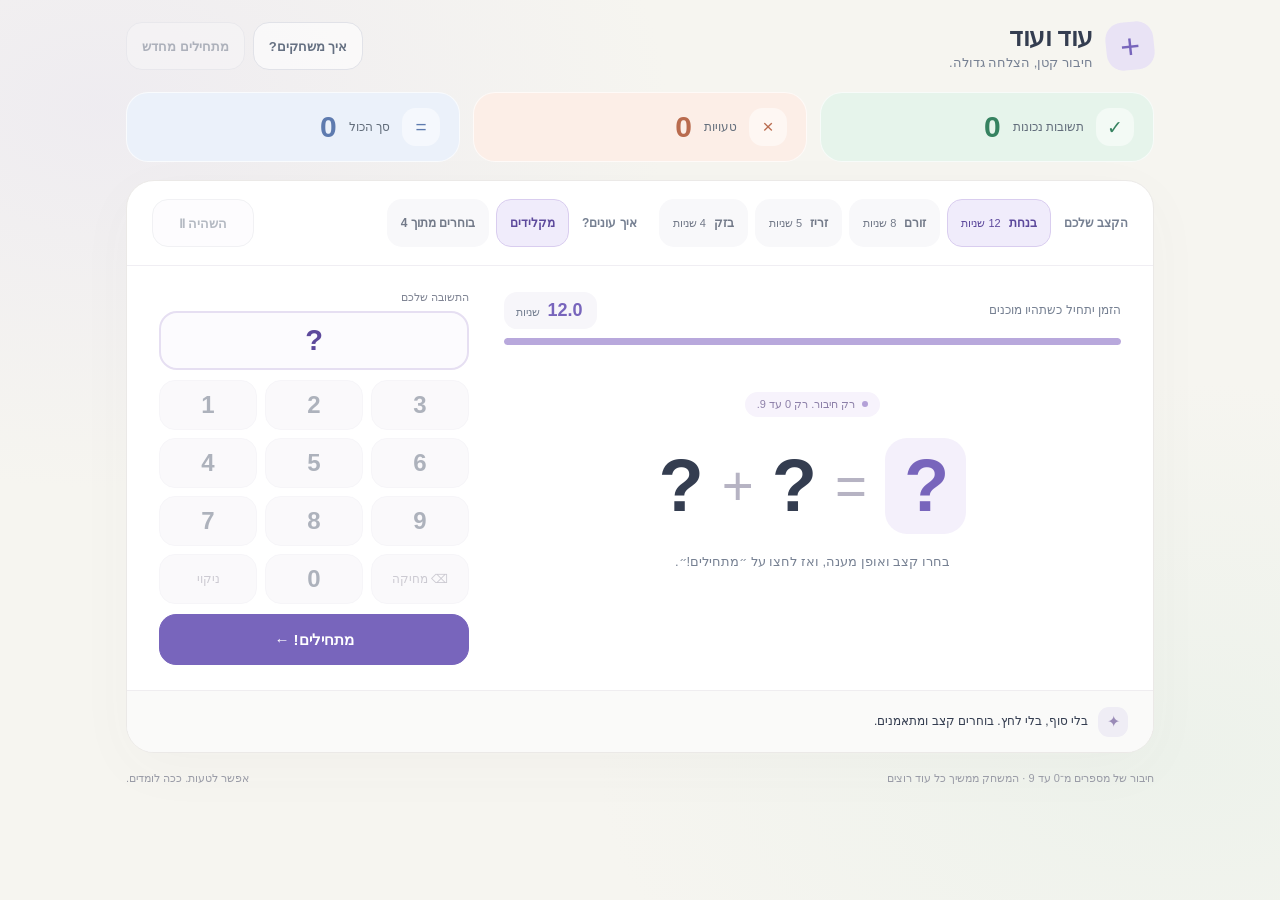
==== time-race.html @ 003f03bb "Add files via upload" ====
<!DOCTYPE html>
<html lang="he" dir="rtl">
<head>
  <meta charset="UTF-8">
  <meta name="viewport" content="width=device-width, initial-scale=1, viewport-fit=cover">
  <meta name="theme-color" content="#f6f5f0">
  <meta name="description" content="משחק חיבור נעים ופשוט לטאבלט. מחברים מספרים מ־0 עד 9, בוחרים זמן לתרגיל ומשתפרים בקצב שלכם.">
  <title>עוד ועוד — משחק חיבור</title>
  <style>
    :root {
      color-scheme: light;
      font-family: ui-rounded, "SF Pro Rounded", "Segoe UI", Arial, sans-serif;
      --paper: #f6f5f0;
      --ink: #343d50;
      --muted: #768092;
      --line: #e8e9ed;
      --violet: #7865bc;
      --violet-dark: #5d499c;
      --lilac: #f0ecfb;
      --mint: #e6f4eb;
      --green: #368260;
      --peach: #fceee7;
      --coral: #b96b4e;
      --blue: #ebf1fa;
      --radius: 28px;
    }
    * { box-sizing: border-box; }
    [hidden] { display: none !important; }
    body {
      margin: 0;
      min-width: 320px;
      min-height: 100vh;
      color: var(--ink);
      background:
        radial-gradient(ellipse at 8% 12%, #e7e3f180 0, transparent 34%),
        radial-gradient(ellipse at 92% 84%, #e4efe680 0, transparent 35%),
        var(--paper);
    }
    button, input { font: inherit; }
    button {
      min-width: 48px;
      min-height: 48px;
      cursor: pointer;
      touch-action: manipulation;
      -webkit-tap-highlight-color: transparent;
      transition: background .15s, border-color .15s, transform .15s;
    }
    button:active:not(:disabled) { transform: translateY(1px); }
    button:disabled { cursor: not-allowed; opacity: .48; }
    button:focus-visible, input:focus-visible { outline: 3px solid #aa98df; outline-offset: 4px; }
    .shell {
      width: min(1080px, 100%);
      margin: auto;
      padding: max(22px, env(safe-area-inset-top)) max(26px, env(safe-area-inset-right)) max(20px, env(safe-area-inset-bottom)) max(26px, env(safe-area-inset-left));
    }
    .header, .brand, .header-actions, .score, .toolbar, .difficulty-options, .mode-options,
    .timer-heading, .feedback, .dialog-heading, .dialog-actions { display: flex; align-items: center; }
    .header { justify-content: space-between; gap: 16px; margin-bottom: 22px; }
    .brand { gap: 13px; }
    .brand-icon {
      display: grid; place-items: center; width: 48px; height: 48px;
      color: var(--violet); background: #e9e3f5; border-radius: 17px;
      font-size: 34px; line-height: 1; font-weight: 500; transform: rotate(-6deg);
    }
    h1 { margin: 0; font-size: 25px; letter-spacing: -.5px; font-weight: 750; }
    .subtitle { margin: 3px 0 0; font-size: 13px; color: var(--muted); }
    .header-actions { gap: 8px; }
    .quiet {
      border: 1px solid #e1e2e8; background: #ffffff9c; border-radius: 16px;
      color: #657082; padding: 10px 15px; font-size: 13px; font-weight: 600;
    }
    .quiet:hover:not(:disabled) { background: #fff; border-color: #c6badd; }
    .scores { display: grid; grid-template-columns: repeat(3, minmax(0, 1fr)); gap: 13px; margin-bottom: 18px; }
    .score { gap: 12px; border-radius: 22px; padding: 15px 19px; border: 1px solid #ffffffb3; }
    .score.correct { background: var(--mint); }
    .score.wrong { background: var(--peach); }
    .score.total { background: var(--blue); }
    .score-icon { width: 38px; height: 38px; display: grid; place-items: center; border-radius: 14px; background: #ffffff7d; font-size: 19px; }
    .correct .score-icon, .correct .score-value { color: var(--green); }
    .wrong .score-icon, .wrong .score-value { color: var(--coral); }
    .total .score-icon, .total .score-value { color: #5e7baf; }
    .score-label { font-size: 12px; color: #626d7b; }
    .score-value { margin-inline-start: auto; font-size: 30px; font-weight: 750; line-height: 1; font-variant-numeric: tabular-nums; direction: ltr; unicode-bidi: isolate; }
    .game-card { background: #fff; border: 1px solid #ebe9e7; border-radius: var(--radius); box-shadow: 0 15px 60px #52556c08; overflow: hidden; }
    .toolbar { justify-content: space-between; gap: 15px; padding: 18px 25px; border-bottom: 1px solid #f0eef3; flex-wrap: wrap; }
    .game-settings { display: flex; gap: 22px; align-items: center; flex-wrap: wrap; }
    .difficulty, .mode-setting { display: flex; gap: 13px; align-items: center; flex-wrap: wrap; }
    .section-label { font-size: 12px; font-weight: 650; color: var(--muted); }
    .difficulty-options, .mode-options { gap: 7px; flex-wrap: wrap; }
    .level {
      display: flex; align-items: center; gap: 8px; padding: 8px 13px;
      background: #f8f8fa; border: 1px solid transparent; border-radius: 15px; color: #737a89;
    }
    .level strong { font-size: 12px; font-weight: 650; }
    .level span { font-size: 11px; white-space: nowrap; }
    .level[aria-pressed="true"] { color: var(--violet-dark); background: var(--lilac); border-color: #d9cdef; }
    .level:hover { border-color: #c6badd; }
    .mode-button {
      padding: 8px 13px; background: #f8f8fa; border: 1px solid transparent;
      border-radius: 15px; color: #737a89; font-size: 12px; font-weight: 650;
    }
    .mode-button[aria-pressed="true"] { color: var(--violet-dark); background: var(--lilac); border-color: #d9cdef; }
    .mode-button:hover { border-color: #c6badd; }
    #pauseButton { background: #faf9fc; padding-inline: 15px; min-width: 102px; }
    #pauseButton[aria-pressed="true"] { color: var(--violet-dark); border-color: #baa9d8; background: var(--lilac); }
    .play-area { display: grid; grid-template-columns: minmax(0, 1fr) 310px; gap: 35px; padding: 25px 32px; align-items: stretch; }
    .question-pane { min-width: 0; display: flex; flex-direction: column; }
    .timer-heading { justify-content: space-between; gap: 10px; min-height: 38px; font-size: 12px; color: var(--muted); }
    .time-pill { display: inline-flex; align-items: baseline; gap: 5px; padding: 8px 12px; background: #f7f6fa; border-radius: 13px; white-space: nowrap; }
    #timeLeft { font-size: 18px; font-weight: 700; color: var(--violet); font-variant-numeric: tabular-nums; direction: ltr; unicode-bidi: isolate; min-width: 40px; text-align: center; }
    .time-pill small { font-size: 11px; }
    .timer-track { margin-top: 9px; height: 7px; background: #f0eef5; border-radius: 10px; overflow: hidden; direction: ltr; }
    #timerFill { width: 100%; height: 100%; background: #b8a8dc; transform-origin: left; border-radius: inherit; }
    .urgent #timeLeft { color: var(--coral); }
    .urgent #timerFill { background: #dfac90; }
    .question-content { flex: 1; display: flex; flex-direction: column; justify-content: center; align-items: center; padding: 16px 0 8px; text-align: center; }
    .question-tag { color: #8d80a9; background: #f7f3fc; border-radius: 20px; padding: 6px 12px; font-size: 11px; display: inline-flex; align-items: center; gap: 7px; }
    .tag-dot { width: 6px; height: 6px; border-radius: 50%; background: #b3a0d7; }
    .equation {
      direction: ltr; unicode-bidi: isolate; display: flex; align-items: center; justify-content: center;
      gap: clamp(8px, 1.8vw, 20px); width: 100%; margin: 21px 0 16px;
      font-size: clamp(45px, 6.5vw, 74px); font-weight: 700; line-height: 1.25; letter-spacing: -2px;
      font-variant-numeric: tabular-nums; white-space: nowrap;
    }
    .equation .operator { color: #b6b3c3; font-weight: 400; font-size: .74em; }
    .equation .unknown { color: var(--violet); background: #f4f0fb; border-radius: 22px; padding: 2px 12px; min-width: 1.1em; }
    .question-hint { color: var(--muted); font-size: 13px; line-height: 1.8; margin: 0; min-height: 47px; max-width: 310px; }
    .pending-level { color: var(--violet-dark); font-size: 11px; min-height: 20px; margin: 9px 0 0; text-align: center; }
    .answer-pane { min-width: 0; }
    .answer-label { display: block; color: #818695; font-size: 11px; margin-bottom: 7px; }
    .answer-box { position: relative; }
    #answer {
      width: 100%; height: 59px; padding: 10px 18px; border: 2px solid #e6dff2; background: #fcfbfe;
      color: var(--violet-dark); border-radius: 18px; text-align: center; font-size: 29px;
      font-weight: 650; direction: ltr; caret-color: var(--violet); outline-offset: 2px;
    }
    #answer:disabled { opacity: 1; -webkit-text-fill-color: var(--violet-dark); }
    #answer::placeholder { color: #c3b9d5; opacity: 1; }
    .number-pad { display: grid; grid-template-columns: repeat(3, minmax(0, 1fr)); gap: 8px; direction: ltr; margin: 10px 0; }
    .number-pad button {
      height: 50px; min-height: 48px; border: 1px solid #edebf2; border-radius: 16px; background: #f5f4f8;
      color: #566074; font-size: 24px; font-weight: 650; user-select: none; -webkit-user-select: none;
    }
    .number-pad button:hover:not(:disabled) { background: #eeebf6; border-color: #d7cdea; }
    .number-pad button:active:not(:disabled) { background: #e4dcef; }
    .number-pad .edit { color: #9692a2; font-size: 12px; font-weight: 500; direction: rtl; }
    .choice-pad { display: grid; grid-template-columns: repeat(2, minmax(0, 1fr)); gap: 11px; margin: 25px 0 10px; direction: ltr; }
    .choice-button {
      min-height: 76px; border: 2px solid #e6dff2; border-radius: 19px; background: #fcfbfe;
      color: var(--violet-dark); font-size: 30px; font-weight: 700; font-variant-numeric: tabular-nums;
    }
    .choice-button:hover:not(:disabled) { background: var(--lilac); border-color: #cbbce8; }
    .primary { background: var(--violet); color: #fff; border: 1px solid var(--violet); border-radius: 17px; padding: 12px 18px; font-weight: 650; font-size: 15px; min-height: 51px; }
    .primary:hover:not(:disabled) { background: var(--violet-dark); border-color: var(--violet-dark); }
    #actionButton { width: 100%; }
    .feedback { gap: 10px; min-height: 62px; padding: 13px 25px; background: #fafaf9; border-top: 1px solid #efedf0; }
    .feedback-icon { width: 30px; height: 30px; display: grid; place-items: center; flex-shrink: 0; background: #efedf5; border-radius: 11px; color: #9a8bb7; font-size: 16px; }
    .feedback-copy { font-size: 12px; line-height: 1.65; }
    .feedback.success { background: #eff8f2; color: #327b57; }
    .feedback.success .feedback-icon { background: #daeedf; color: var(--green); }
    .feedback.miss { background: #fdf4ef; color: #a56e51; }
    .feedback.miss .feedback-icon { background: #f6e5d9; color: var(--coral); }
    .footer { display: flex; justify-content: space-between; gap: 20px; color: #9a9ca7; font-size: 11px; line-height: 1.7; margin-top: 16px; }
    .footer span:last-child { text-align: end; }
    .paused .equation { opacity: .38; }
    .paused .question-tag { background: #f3eee3; color: #9b8459; }
    dialog {
      color: var(--ink); background: #fffefd; border: 1px solid #ebe6f0; border-radius: 28px;
      padding: 27px; width: min(445px, calc(100% - 28px)); max-height: calc(100dvh - 28px);
      overflow-y: auto; box-shadow: 0 22px 100px #5f57752b; overscroll-behavior: contain;
    }
    dialog::backdrop { background: #52546545; backdrop-filter: blur(5px); -webkit-backdrop-filter: blur(5px); }
    .dialog-heading { justify-content: space-between; gap: 12px; margin-bottom: 15px; }
    dialog h2 { margin: 0; font-size: 22px; }
    dialog p, dialog li { color: #778091; font-size: 14px; line-height: 1.9; }
    dialog ol { padding-inline-start: 23px; margin-block: 16px; }
    dialog li { padding-inline-start: 3px; margin-bottom: 9px; }
    dialog strong { color: #525b71; font-weight: 600; }
    .close { font-size: 24px; padding: 2px; }
    .dialog-actions { gap: 10px; margin-top: 22px; }
    .dialog-actions button { flex: 1; }
    .sr-only { position: absolute; width: 1px; height: 1px; padding: 0; margin: -1px; overflow: hidden; clip: rect(0, 0, 0, 0); white-space: nowrap; border: 0; }
    @media (max-width: 800px) {
      .shell { padding: max(16px, env(safe-area-inset-top)) max(18px, env(safe-area-inset-right)) max(16px, env(safe-area-inset-bottom)) max(18px, env(safe-area-inset-left)); }
      .toolbar { padding: 14px 18px; gap: 10px; }
      .game-settings { gap: 12px; }
      .difficulty, .mode-setting { gap: 9px; }
      .level { padding: 7px 10px; gap: 5px; }
      .play-area { grid-template-columns: minmax(0, 1fr) 280px; gap: 23px; padding: 23px; }
      .equation { font-size: 56px; gap: 10px; }
      .score { padding: 14px; gap: 9px; }
    }
    @media (max-width: 620px) {
      .header { margin-bottom: 17px; flex-wrap: wrap; }
      .header-actions { margin-inline-start: auto; }
      .brand-icon { width: 43px; height: 43px; font-size: 30px; }
      h1 { font-size: 23px; }
      .subtitle { font-size: 11px; }
      .header-actions .quiet { padding: 9px 12px; font-size: 12px; }
      .scores { gap: 7px; margin-bottom: 13px; }
      .score { padding: 13px 10px; flex-wrap: wrap; gap: 6px; border-radius: 19px; }
      .score-icon { display: none; }
      .score-value { font-size: 25px; }
      .score-label { font-size: 11px; }
      .toolbar { padding: 13px; align-items: stretch; }
      .game-settings { width: 100%; gap: 9px; }
      .difficulty, .mode-setting { flex: 1 1 100%; }
      .difficulty-options { flex: 1; display: grid; grid-template-columns: repeat(4, minmax(0, 1fr)); gap: 5px; }
      .mode-options { flex: 1; display: grid; grid-template-columns: repeat(2, minmax(0, 1fr)); gap: 5px; }
      .level { flex-direction: column; justify-content: center; gap: 2px; padding: 7px 4px; }
      .mode-button { padding: 8px 5px; }
      .level span { font-size: 10px; }
      .section-label { display: none; }
      #pauseButton { width: 100%; }
      .play-area { grid-template-columns: minmax(0, 1fr); gap: 14px; padding: 17px 21px 21px; }
      .question-content { padding: 12px 0 0; }
      .equation { font-size: 59px; margin: 12px 0 9px; }
      .question-hint { min-height: 0; font-size: 12px; }
      .pending-level { margin-top: 4px; min-height: 16px; }
      .number-pad { gap: 9px; }
      .number-pad button { height: 53px; }
      .feedback { padding: 13px 18px; }
      .footer { font-size: 10px; gap: 10px; }
    }
    @media (max-height: 740px) and (min-width: 621px) {
      .shell { padding-top: 14px; padding-bottom: 12px; }
      .header { margin-bottom: 13px; }
      .scores { margin-bottom: 13px; }
      .score { padding-block: 12px; }
      .toolbar { padding-block: 12px; }
      .play-area { padding-block: 18px; }
      .feedback { min-height: 52px; padding-block: 9px; }
      .footer { margin-top: 11px; }
    }
    @media (prefers-reduced-motion: reduce) { *, *::before, *::after { transition: none !important; } }
  </style>
</head>
<body>
  <main class="shell">
    <header class="header">
      <div class="brand">
        <span class="brand-icon" aria-hidden="true">+</span>
        <div><h1>עוד ועוד</h1><p class="subtitle">חיבור קטן, הצלחה גדולה.</p></div>
      </div>
      <nav class="header-actions" aria-label="אפשרויות המשחק">
        <button class="quiet" id="helpButton" type="button">איך משחקים?</button>
        <button class="quiet" id="resetButton" type="button" disabled>מתחילים מחדש</button>
      </nav>
    </header>

    <section class="scores" aria-label="התוצאות שלכם">
      <div class="score correct"><span class="score-icon" aria-hidden="true">✓</span><span class="score-label">תשובות נכונות</span><strong class="score-value" id="correctCount">0</strong></div>
      <div class="score wrong"><span class="score-icon" aria-hidden="true">×</span><span class="score-label">טעויות</span><strong class="score-value" id="wrongCount">0</strong></div>
      <div class="score total"><span class="score-icon" aria-hidden="true">=</span><span class="score-label">סך הכול</span><strong class="score-value" id="totalCount">0</strong></div>
    </section>

    <section class="game-card" id="gameCard" aria-label="משחק החיבור">
      <div class="toolbar">
        <div class="game-settings">
          <div class="difficulty">
            <span class="section-label" id="difficultyLabel">הקצב שלכם</span>
            <div class="difficulty-options" role="group" aria-labelledby="difficultyLabel">
              <button class="level" data-seconds="12" type="button" aria-pressed="true" aria-label="קל, 12 שניות לתרגיל"><strong>בנחת</strong><span>12 שניות</span></button>
              <button class="level" data-seconds="8" type="button" aria-pressed="false" aria-label="בינוני, 8 שניות לתרגיל"><strong>זורם</strong><span>8 שניות</span></button>
              <button class="level" data-seconds="5" type="button" aria-pressed="false" aria-label="קשה, 5 שניות לתרגיל"><strong>זריז</strong><span>5 שניות</span></button>
              <button class="level" data-seconds="4" type="button" aria-pressed="false" aria-label="מאתגר, 4 שניות לתרגיל"><strong>בזק</strong><span>4 שניות</span></button>
            </div>
          </div>
          <div class="mode-setting">
            <span class="section-label" id="modeLabel">איך עונים?</span>
            <div class="mode-options" role="group" aria-labelledby="modeLabel">
              <button class="mode-button" data-mode="typing" type="button" aria-pressed="true">מקלידים</button>
              <button class="mode-button" data-mode="choices" type="button" aria-pressed="false">בוחרים מתוך 4</button>
            </div>
          </div>
        </div>
        <button class="quiet" id="pauseButton" type="button" aria-pressed="false" disabled>השהיה Ⅱ</button>
      </div>

      <div class="play-area">
        <div class="question-pane">
          <div id="timer" aria-label="הזמן לתרגיל">
            <div class="timer-heading"><span id="timerCaption">הזמן יתחיל כשתהיו מוכנים</span><span class="time-pill"><strong id="timeLeft" role="timer" aria-live="off">12.0</strong><small>שניות</small></span></div>
            <div class="timer-track" id="timerTrack" role="progressbar" aria-label="הזמן שנותר לתרגיל" aria-valuemin="0" aria-valuemax="12" aria-valuenow="12"><div id="timerFill"></div></div>
          </div>
          <div class="question-content">
            <span class="question-tag"><span class="tag-dot" aria-hidden="true"></span><span id="questionTag">רק חיבור. רק 0 עד 9.</span></span>
            <div class="equation" id="equation" dir="ltr" role="math" aria-label="תרגיל החיבור יופיע עם תחילת המשחק">
              <span id="operandA" aria-hidden="true">?</span><span class="operator" aria-hidden="true">+</span><span id="operandB" aria-hidden="true">?</span><span class="operator" aria-hidden="true">=</span><span class="unknown" aria-hidden="true">?</span>
            </div>
            <p class="question-hint" id="questionHint">בחרו קצב ולחצו על ״מתחילים!״.<br>כל תרגיל הוא הזדמנות להצליח.</p>
          </div>
          <p class="pending-level" id="pendingLevel" role="status"></p>
        </div>

        <form class="answer-pane" id="answerForm" novalidate>
          <div id="typingAnswer">
            <label class="answer-label" for="answer">התשובה שלכם</label>
            <div class="answer-box"><input id="answer" dir="ltr" type="text" inputmode="none" readonly disabled maxlength="2" autocomplete="off" placeholder="?" aria-describedby="questionHint feedbackText"></div>
            <div class="number-pad" role="group" aria-label="לוח ספרות להזנת התשובה" dir="ltr">
              <button type="button" data-key="1" disabled>1</button><button type="button" data-key="2" disabled>2</button><button type="button" data-key="3" disabled>3</button>
              <button type="button" data-key="4" disabled>4</button><button type="button" data-key="5" disabled>5</button><button type="button" data-key="6" disabled>6</button>
              <button type="button" data-key="7" disabled>7</button><button type="button" data-key="8" disabled>8</button><button type="button" data-key="9" disabled>9</button>
              <button class="edit" type="button" data-key="clear" aria-label="ניקוי התשובה" disabled>ניקוי</button><button type="button" data-key="0" disabled>0</button><button class="edit" type="button" data-key="backspace" aria-label="מחיקת ספרה" disabled>⌫ מחיקה</button>
            </div>
          </div>
          <div id="choiceAnswer" hidden>
            <span class="answer-label" id="choiceLabel">בחרו את התשובה הנכונה</span>
            <div class="choice-pad" id="choicePad" role="group" aria-labelledby="choiceLabel"></div>
          </div>
          <button class="primary" id="actionButton" type="submit">מתחילים! ←</button>
        </form>
      </div>

      <div class="feedback" id="feedback" role="status" aria-live="polite" aria-atomic="true">
        <span class="feedback-icon" id="feedbackIcon" aria-hidden="true">✦</span>
        <span class="feedback-copy" id="feedbackText">בלי סוף, בלי לחץ. בוחרים קצב ומתאמנים.</span>
      </div>
    </section>
    <footer class="footer"><span>חיבור של מספרים מ־0 עד 9 · המשחק ממשיך כל עוד רוצים</span><span>אפשר לטעות. ככה לומדים.</span></footer>
    <p class="sr-only" id="announcement" aria-live="polite" aria-atomic="true"></p>
  </main>

  <dialog id="helpDialog" aria-labelledby="helpTitle">
    <div class="dialog-heading"><h2 id="helpTitle">נעים להכיר, חיבור.</h2><button class="quiet close" type="button" data-close="help" aria-label="סגירת ההוראות">×</button></div>
    <p>משחק קטן לתרגול חיבור. בכל תרגיל מופיעים <strong>שני מספרים בין 0 ל־9</strong>. התשובה יכולה להיות בין 0 ל־18.</p>
    <ol>
      <li>בחרו זמן לכל תרגיל: <strong>12, 8, 5 או 4 שניות</strong>.</li>
      <li>בחרו אם להקליד את התשובה או לבחור אותה מתוך <strong>4 תשובות שונות</strong>.</li>
      <li>במצב הקלדה, הקישו על הספרות ואז על <strong>בדיקת התשובה</strong>. במצב בחירה, פשוט הקישו על התשובה הנכונה.</li>
      <li>תשובה נכונה מוסיפה להצלחות. תשובה שגויה או תום הזמן מוסיפים לטעות אחת בלבד.</li>
      <li>אחרי משוב קצר מופיע תרגיל חדש, ללא הגבלת סבבים. סך הכול הוא מספר התרגילים שכבר הסתיימו.</li>
    </ol>
    <p>שינוי הקצב או אופן המענה בזמן המשחק חל מהתרגיל הבא ואינו מאפס את התוצאות. כפתור ההשהיה, פתיחת חלון עזרה ומעבר ללשונית אחרת עוצרים את השעון.</p>
    <p>אין צורך במקלדת. במצב הקלדה אפשר גם להקליד ספרות ולאשר במקש האישור.</p>
    <button class="primary" style="width:100%" type="button" data-close="help">הבנתי, ממשיכים</button>
  </dialog>
  <dialog id="resetDialog" aria-labelledby="resetTitle">
    <div class="dialog-heading"><h2 id="resetTitle">מתחילים דף חדש?</h2></div>
    <p>התוצאות והתרגיל הנוכחי יתאפסו. הקצב ואופן המענה שבחרתם יישמרו. המשחק מושהה עד שתחליטו.</p>
    <div class="dialog-actions"><button class="quiet" type="button" data-close="reset" autofocus>חוזרים למשחק</button><button class="primary" id="confirmReset" type="button">כן, מתחילים מחדש</button></div>
  </dialog>
  <noscript><p style="padding:24px;text-align:center">כדי לשחק, יש לאפשר הרצת סקריפטים בדפדפן.</p></noscript>

  <script>
    "use strict";

    const LEVELS = Object.freeze([12, 8, 5, 4]);
    const FEEDBACK_MS = 1400;
    const $ = id => document.getElementById(id);

    class AdditionMath {
      constructor(random = Math.random) { this.random = random; }
      next() {
        const a = Math.floor(this.random() * 10);
        const b = Math.floor(this.random() * 10);
        return Object.freeze({ a, b, answer: a + b });
      }
      choices(problem) {
        const alternatives = Array.from({ length: 19 }, (_, value) => value)
          .filter(value => value !== problem.answer);
        this.shuffle(alternatives);
        return Object.freeze(this.shuffle([problem.answer, ...alternatives.slice(0, 3)]));
      }
      shuffle(values) {
        for (let index = values.length - 1; index > 0; index--) {
          const other = Math.floor(this.random() * (index + 1));
          [values[index], values[other]] = [values[other], values[index]];
        }
        return values;
      }
      isCorrect(problem, text) {
        return /^\d{1,2}$/.test(text) && Number(text) === problem.answer;
      }
    }

    class AdditionGame {
      constructor() {
        this.math = new AdditionMath();
        this.selectedSeconds = 12;
        this.selectedMode = "typing";
        this.pauseReasons = new Set();
        this.lastTick = performance.now();
        this.bindEvents();
        this.reset();
        this.frame = this.frame.bind(this);
        requestAnimationFrame(this.frame);
      }
      get paused() { return this.pauseReasons.size > 0; }
      get total() { return this.correct + this.wrong; }
      get active() { return this.phase === "question" && !this.paused; }
      reset() {
        document.querySelectorAll("dialog[open]").forEach(dialog => dialog.close());
        this.phase = "ready";
        this.correct = 0; this.wrong = 0;
        this.problem = null;
        this.currentMode = this.selectedMode;
        this.answerChoices = [];
        this.currentSeconds = this.selectedSeconds;
        this.remainingMs = this.currentSeconds * 1000;
        this.feedbackRemainingMs = 0;
        this.result = null;
        this.pauseReasons.clear();
        if (document.hidden) this.pauseReasons.add("hidden");
        this.lastTick = performance.now();
        $("answer").value = "";
        $("operandA").textContent = "?"; $("operandB").textContent = "?";
        $("equation").setAttribute("aria-label", "תרגיל החיבור יופיע עם תחילת המשחק");
        $("announcement").textContent = "";
        this.setFeedback("בלי סוף, בלי לחץ. בוחרים קצב ומתאמנים.");
        this.render();
      }
      bindEvents() {
        document.querySelectorAll("[data-seconds]").forEach(button => {
          button.addEventListener("click", () => this.changeLevel(Number(button.dataset.seconds)));
        });
        document.querySelectorAll("[data-mode]").forEach(button => {
          button.addEventListener("click", () => this.changeMode(button.dataset.mode));
        });
        document.querySelectorAll("[data-key]").forEach(button => {
          button.addEventListener("click", () => this.editAnswer(button.dataset.key));
        });
        $("answerForm").addEventListener("submit", event => {
          event.preventDefault();
          if (this.phase === "ready") this.start(); else this.submit();
        });
        $("answer").addEventListener("keydown", event => {
          if (event.ctrlKey || event.metaKey || event.altKey) return;
          if (/^\d$/.test(event.key)) { event.preventDefault(); this.editAnswer(event.key); }
          else if (event.key === "Backspace" || event.key === "Delete") {
            event.preventDefault(); this.editAnswer(event.key === "Delete" ? "clear" : "backspace");
          } else if (event.key === "Enter") {
            event.preventDefault(); this.submit();
          }
        });
        $("pauseButton").addEventListener("click", () => this.setPause("manual", !this.pauseReasons.has("manual")));
        $("helpButton").addEventListener("click", () => this.openDialog("help"));
        $("resetButton").addEventListener("click", () => this.openDialog("reset"));
        document.querySelectorAll("[data-close]").forEach(button => {
          button.addEventListener("click", () => this.closeDialog(button.dataset.close));
        });
        for (const name of ["help", "reset"]) {
          $(`${name}Dialog`).addEventListener("cancel", event => {
            event.preventDefault(); this.closeDialog(name);
          });
        }
        $("confirmReset").addEventListener("click", () => this.reset());
        document.addEventListener("visibilitychange", () => this.setPause("hidden", document.hidden));
      }
      start() {
        this.sync();
        if (this.phase !== "ready" || this.paused) return;
        this.nextQuestion();
      }
      nextQuestion() {
        this.problem = this.math.next();
        this.phase = "question";
        this.currentMode = this.selectedMode;
        this.answerChoices = this.currentMode === "choices" ? this.math.choices(this.problem) : [];
        this.currentSeconds = this.selectedSeconds;
        this.remainingMs = this.currentSeconds * 1000;
        this.feedbackRemainingMs = 0;
        this.result = null;
        $("answer").value = "";
        $("answer").removeAttribute("aria-invalid");
        $("operandA").textContent = this.problem.a;
        $("operandB").textContent = this.problem.b;
        $("equation").setAttribute("aria-label", `כמה הם ${this.problem.a} ועוד ${this.problem.b}?`);
        $("announcement").textContent = `תרגיל ${this.total + 1}: ${this.problem.a} ועוד ${this.problem.b}. לרשותכם ${this.currentSeconds} שניות.`;
        this.setFeedback(this.currentMode === "choices"
          ? "אחת מארבע התשובות נכונה. בחרו בה לפני שהזמן נגמר!"
          : "הקישו על הספרות ואז על בדיקת התשובה. אתם יכולים!");
        this.render();
        if (this.currentMode === "typing" && (document.activeElement === document.body || $("answerForm").contains(document.activeElement))) {
          $("answer").focus({ preventScroll: true });
        } else if (this.currentMode === "choices") {
          $("choicePad").querySelector("button")?.focus({ preventScroll: true });
        }
      }
      // Resolve elapsed time before every action as well as every frame, so late taps cannot beat the deadline.
      sync(now = performance.now()) {
        const tick = Math.max(now, this.lastTick);
        const elapsed = tick - this.lastTick;
        this.lastTick = tick;
        if (this.paused || this.phase === "ready") return;
        if (this.phase === "question") {
          this.remainingMs = Math.max(0, this.remainingMs - elapsed);
          if (this.remainingMs === 0) this.resolve(false, "timeout");
        } else if (this.phase === "feedback") {
          this.feedbackRemainingMs = Math.max(0, this.feedbackRemainingMs - elapsed);
          if (this.feedbackRemainingMs === 0) this.nextQuestion();
        }
      }
      frame(now) {
        this.sync(now);
        this.renderClock();
        requestAnimationFrame(this.frame);
      }
      changeLevel(seconds) {
        if (!LEVELS.includes(seconds)) throw new RangeError("רמת קושי לא מוכרת.");
        this.sync();
        this.selectedSeconds = seconds;
        if (this.phase === "ready") {
          this.currentSeconds = seconds;
          this.remainingMs = seconds * 1000;
        }
        this.render();
      }
      changeMode(mode) {
        if (!["typing", "choices"].includes(mode)) throw new RangeError("מצב מענה לא מוכר.");
        this.sync();
        this.selectedMode = mode;
        if (this.phase === "ready") this.currentMode = mode;
        this.render();
      }
      setPause(reason, paused) {
        this.sync();
        if (paused) this.pauseReasons.add(reason); else this.pauseReasons.delete(reason);
        this.lastTick = performance.now();
        this.render();
      }
      openDialog(name) {
        if (document.querySelector("dialog[open]")) return;
        this.setPause(name, true);
        $(`${name}Dialog`).showModal();
      }
      closeDialog(name) {
        $(`${name}Dialog`).close();
        this.setPause(name, false);
      }
      editAnswer(key) {
        this.sync();
        if (!this.active || this.currentMode !== "typing") return;
        const input = $("answer");
        const start = input.selectionStart ?? input.value.length;
        const end = input.selectionEnd ?? start;
        let value = input.value, cursor = start;
        if (key === "clear") {
          value = ""; cursor = 0;
        } else if (key === "backspace") {
          const from = start === end ? Math.max(0, start - 1) : start;
          value = value.slice(0, from) + value.slice(end); cursor = from;
        } else if (/^\d$/.test(key)) {
          value = value.slice(0, start) + key + value.slice(end);
          if (value.length > 2) {
            this.setFeedback("לתשובה מספיקות שתי ספרות. אפשר למחוק או לנקות ולנסות שוב.");
            return;
          }
          cursor = start + 1;
        } else return;
        input.value = value;
        input.removeAttribute("aria-invalid");
        input.focus({ preventScroll: true });
        input.setSelectionRange(cursor, cursor);
        this.setFeedback("מוכנים? הקישו על בדיקת התשובה.");
      }
      submit() {
        this.sync();
        if (!this.active || this.currentMode !== "typing") return;
        const input = $("answer");
        if (!/^\d{1,2}$/.test(input.value)) {
          input.setAttribute("aria-invalid", "true");
          this.setFeedback("קודם מזינים תשובה בעזרת הספרות, ואז בודקים.");
          input.focus({ preventScroll: true });
          return;
        }
        this.resolve(this.math.isCorrect(this.problem, input.value), "answer");
      }
      chooseAnswer(answer) {
        this.sync();
        if (!this.active || this.currentMode !== "choices" || !this.answerChoices.includes(answer)) return;
        this.resolve(answer === this.problem.answer, "answer");
      }
      renderChoices() {
        const pad = $("choicePad");
        pad.replaceChildren(...this.answerChoices.map(answer => {
          const button = document.createElement("button");
          button.className = "choice-button";
          button.type = "button";
          button.textContent = answer;
          button.disabled = !this.active;
          button.setAttribute("aria-label", `התשובה ${answer}`);
          button.addEventListener("click", () => this.chooseAnswer(answer));
          return button;
        }));
      }
      resolve(correct, reason) {
        if (this.phase !== "question") return;
        if (correct) this.correct++; else this.wrong++;
        this.phase = "feedback";
        this.feedbackRemainingMs = FEEDBACK_MS;
        this.result = { correct, reason, answer: this.problem.answer };
        if (correct) {
          this.setFeedback("כל הכבוד! תשובה נכונה. ממשיכים לתרגיל הבא.", "success");
        } else {
          const prefix = reason === "timeout" ? "הזמן נגמר." : "לא הפעם, וזה בסדר.";
          this.setFeedback(`${prefix} התשובה הנכונה היא ${this.problem.answer}. מיד מנסים שוב.`, "miss");
        }
        this.render();
      }
      setFeedback(text, style = "") {
        $("feedback").className = `feedback${style ? ` ${style}` : ""}`;
        $("feedbackIcon").textContent = style === "success" ? "✓" : style === "miss" ? "♡" : "✦";
        $("feedbackText").textContent = text;
      }
      renderClock() {
        const shown = (Math.ceil(this.remainingMs / 100) / 10).toFixed(1);
        if ($("timeLeft").textContent !== shown) {
          $("timeLeft").textContent = shown;
          $("timerTrack").setAttribute("aria-valuenow", shown);
        }
        $("timerFill").style.transform = `scaleX(${this.remainingMs / (this.currentSeconds * 1000)})`;
        $("timer").classList.toggle("urgent", this.phase === "question" && this.remainingMs <= 2000);
      }
      render() {
        $("correctCount").textContent = this.correct;
        $("wrongCount").textContent = this.wrong;
        $("totalCount").textContent = this.total;
        $("resetButton").disabled = this.phase === "ready";
        const manual = this.pauseReasons.has("manual");
        $("pauseButton").disabled = this.phase === "ready";
        $("pauseButton").textContent = manual ? "המשך ▶" : "השהיה Ⅱ";
        $("pauseButton").setAttribute("aria-pressed", String(manual));
        $("gameCard").classList.toggle("paused", this.paused && this.phase !== "ready");
        $("answer").disabled = !this.active;
        document.querySelectorAll("[data-key]").forEach(button => { button.disabled = !this.active; });
        document.querySelectorAll("[data-seconds]").forEach(button => {
          button.setAttribute("aria-pressed", String(Number(button.dataset.seconds) === this.selectedSeconds));
        });
        document.querySelectorAll("[data-mode]").forEach(button => {
          button.setAttribute("aria-pressed", String(button.dataset.mode === this.selectedMode));
        });
        const shownMode = this.phase === "ready" ? this.selectedMode : this.currentMode;
        $("typingAnswer").hidden = shownMode !== "typing";
        $("choiceAnswer").hidden = shownMode !== "choices" || this.phase === "ready";
        if (shownMode === "choices" && this.phase !== "ready") this.renderChoices();
        $("actionButton").disabled = this.paused || this.phase === "feedback";
        $("actionButton").hidden = this.phase !== "ready" && shownMode === "choices";
        $("actionButton").textContent = this.phase === "ready" ? "מתחילים! ←" : this.paused ? "המשחק מושהה" : this.phase === "feedback" ? "מיד מגיע תרגיל חדש…" : "בדיקת התשובה ←";
        $("timerTrack").setAttribute("aria-valuemax", String(this.currentSeconds));
        $("timerTrack").setAttribute("aria-valuenow", (this.remainingMs / 1000).toFixed(1));
        $("timerCaption").textContent = this.phase === "ready" ? "הזמן יתחיל כשתהיו מוכנים" : this.paused ? "השעון עצור" : this.phase === "feedback" ? "רגע קטן לפני שממשיכים" : `${this.currentSeconds} שניות לכל תרגיל`;
        $("questionTag").textContent = this.phase === "ready" ? "רק חיבור. רק 0 עד 9." : this.paused ? "אפשר לנשום. אנחנו מחכים." : `תרגיל ${this.phase === "feedback" ? this.total : this.total + 1}`;
        $("questionHint").textContent = this.phase === "ready" ? "בחרו קצב ואופן מענה, ואז לחצו על ״מתחילים!״." : this.paused ? "ממשיכים בדיוק מאותה נקודה כשחוזרים למשחק." : this.phase === "feedback" ? `התשובה היא ${this.result.answer}. התרגיל הבא כבר בדרך.` : shownMode === "choices" ? "מה הסכום? בחרו תשובה אחת מתוך ארבע." : "מה הסכום? הזינו תשובה ובדקו לפני שהזמן נגמר.";
        const pending = [];
        if (this.phase !== "ready" && this.selectedSeconds !== this.currentSeconds) pending.push(`${this.selectedSeconds} שניות`);
        if (this.phase !== "ready" && this.selectedMode !== this.currentMode) pending.push(this.selectedMode === "choices" ? "בחירה מתוך 4" : "הקלדת תשובה");
        $("pendingLevel").textContent = pending.length ? `מהתרגיל הבא: ${pending.join(" · ")}. התוצאות נשמרות.` : "";
        this.renderClock();
      }
    }

    const game = new AdditionGame();
  </script>
</body>
</html>
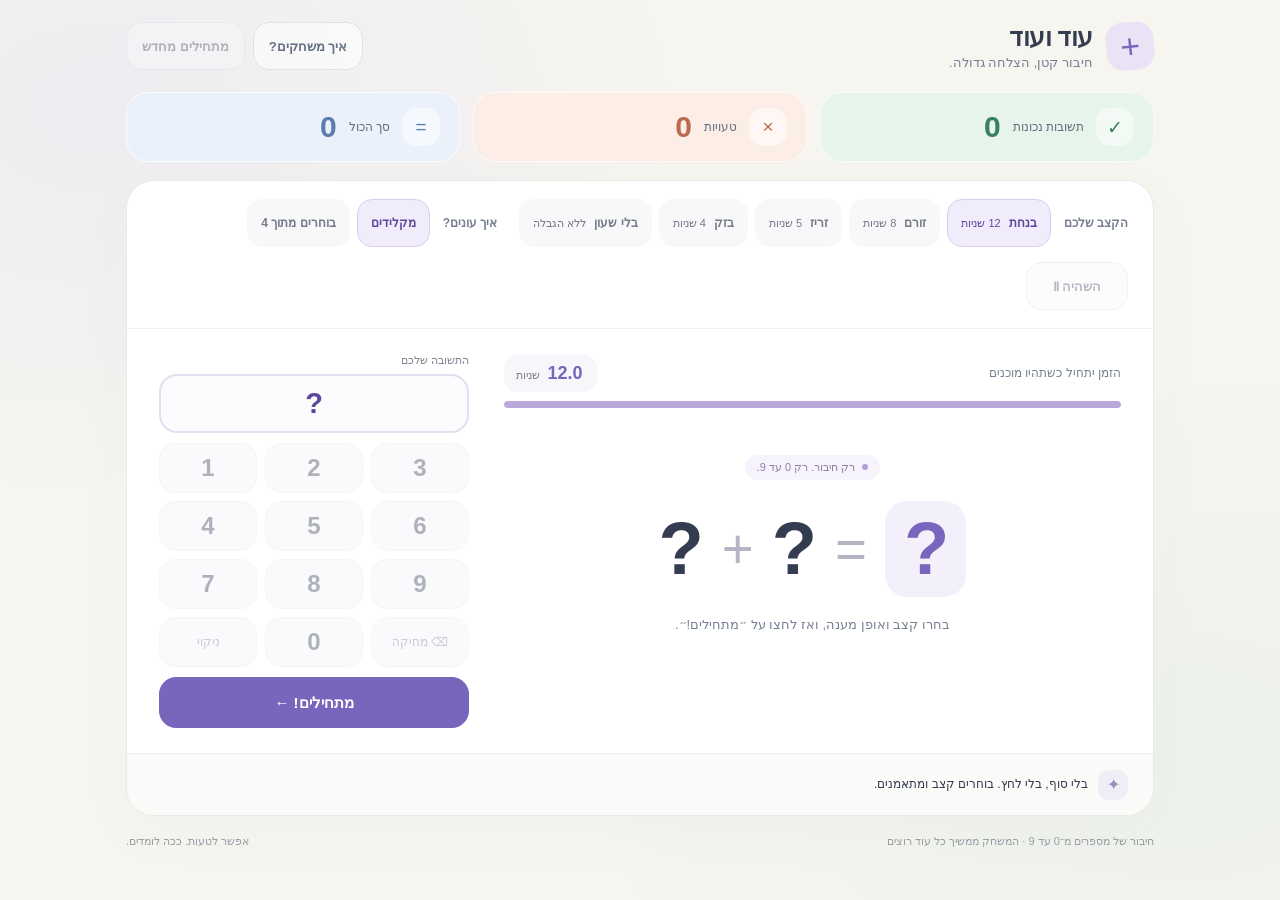
==== commit 67eeb05e: "Add files via upload" ====
--- a/time-race.html
+++ b/time-race.html
@@ -264,6 +264,7 @@
               <button class="level" data-seconds="8" type="button" aria-pressed="false" aria-label="בינוני, 8 שניות לתרגיל"><strong>זורם</strong><span>8 שניות</span></button>
               <button class="level" data-seconds="5" type="button" aria-pressed="false" aria-label="קשה, 5 שניות לתרגיל"><strong>זריז</strong><span>5 שניות</span></button>
               <button class="level" data-seconds="4" type="button" aria-pressed="false" aria-label="מאתגר, 4 שניות לתרגיל"><strong>בזק</strong><span>4 שניות</span></button>
+              <button class="level" id="unlimitedButton" type="button" aria-pressed="false" aria-label="ללא הגבלת זמן לתרגיל"><strong>בלי שעון</strong><span>ללא הגבלה</span></button>
             </div>
           </div>
           <div class="mode-setting">
@@ -280,7 +281,7 @@
       <div class="play-area">
         <div class="question-pane">
           <div id="timer" aria-label="הזמן לתרגיל">
-            <div class="timer-heading"><span id="timerCaption">הזמן יתחיל כשתהיו מוכנים</span><span class="time-pill"><strong id="timeLeft" role="timer" aria-live="off">12.0</strong><small>שניות</small></span></div>
+            <div class="timer-heading"><span id="timerCaption">הזמן יתחיל כשתהיו מוכנים</span><span class="time-pill"><strong id="timeLeft" role="timer" aria-live="off">12.0</strong><small id="timeUnit">שניות</small></span></div>
             <div class="timer-track" id="timerTrack" role="progressbar" aria-label="הזמן שנותר לתרגיל" aria-valuemin="0" aria-valuemax="12" aria-valuenow="12"><div id="timerFill"></div></div>
           </div>
           <div class="question-content">
@@ -325,7 +326,7 @@
     <div class="dialog-heading"><h2 id="helpTitle">נעים להכיר, חיבור.</h2><button class="quiet close" type="button" data-close="help" aria-label="סגירת ההוראות">×</button></div>
     <p>משחק קטן לתרגול חיבור. בכל תרגיל מופיעים <strong>שני מספרים בין 0 ל־9</strong>. התשובה יכולה להיות בין 0 ל־18.</p>
     <ol>
-      <li>בחרו זמן לכל תרגיל: <strong>12, 8, 5 או 4 שניות</strong>.</li>
+      <li>בחרו זמן לכל תרגיל: <strong>12, 8, 5 או 4 שניות</strong>, או בטלו לגמרי את הגבלת הזמן.</li>
       <li>בחרו אם להקליד את התשובה או לבחור אותה מתוך <strong>4 תשובות שונות</strong>.</li>
       <li>במצב הקלדה, הקישו על הספרות ואז על <strong>בדיקת התשובה</strong>. במצב בחירה, פשוט הקישו על התשובה הנכונה.</li>
       <li>תשובה נכונה מוסיפה להצלחות. תשובה שגויה או תום הזמן מוסיפים לטעות אחת בלבד.</li>
@@ -397,7 +398,7 @@
         this.currentMode = this.selectedMode;
         this.answerChoices = [];
         this.currentSeconds = this.selectedSeconds;
-        this.remainingMs = this.currentSeconds * 1000;
+        this.remainingMs = this.currentSeconds === null ? 0 : this.currentSeconds * 1000;
         this.feedbackRemainingMs = 0;
         this.result = null;
         this.pauseReasons.clear();
@@ -414,6 +415,7 @@
         document.querySelectorAll("[data-seconds]").forEach(button => {
           button.addEventListener("click", () => this.changeLevel(Number(button.dataset.seconds)));
         });
+        $("unlimitedButton").addEventListener("click", () => this.changeLevel(null));
         document.querySelectorAll("[data-mode]").forEach(button => {
           button.addEventListener("click", () => this.changeMode(button.dataset.mode));
         });
@@ -458,7 +460,7 @@
         this.currentMode = this.selectedMode;
         this.answerChoices = this.currentMode === "choices" ? this.math.choices(this.problem) : [];
         this.currentSeconds = this.selectedSeconds;
-        this.remainingMs = this.currentSeconds * 1000;
+        this.remainingMs = this.currentSeconds === null ? 0 : this.currentSeconds * 1000;
         this.feedbackRemainingMs = 0;
         this.result = null;
         $("answer").value = "";
@@ -466,9 +468,9 @@
         $("operandA").textContent = this.problem.a;
         $("operandB").textContent = this.problem.b;
         $("equation").setAttribute("aria-label", `כמה הם ${this.problem.a} ועוד ${this.problem.b}?`);
-        $("announcement").textContent = `תרגיל ${this.total + 1}: ${this.problem.a} ועוד ${this.problem.b}. לרשותכם ${this.currentSeconds} שניות.`;
+        $("announcement").textContent = `תרגיל ${this.total + 1}: ${this.problem.a} ועוד ${this.problem.b}.${this.currentSeconds === null ? " אין הגבלת זמן." : ` לרשותכם ${this.currentSeconds} שניות.`}`;
         this.setFeedback(this.currentMode === "choices"
-          ? "אחת מארבע התשובות נכונה. בחרו בה לפני שהזמן נגמר!"
+          ? this.currentSeconds === null ? "אחת מארבע התשובות נכונה. בחרו בה כשתהיו מוכנים!" : "אחת מארבע התשובות נכונה. בחרו בה לפני שהזמן נגמר!"
           : "הקישו על הספרות ואז על בדיקת התשובה. אתם יכולים!");
         this.render();
         if (this.currentMode === "typing" && (document.activeElement === document.body || $("answerForm").contains(document.activeElement))) {
@@ -484,6 +486,7 @@
         this.lastTick = tick;
         if (this.paused || this.phase === "ready") return;
         if (this.phase === "question") {
+          if (this.currentSeconds === null) return;
           this.remainingMs = Math.max(0, this.remainingMs - elapsed);
           if (this.remainingMs === 0) this.resolve(false, "timeout");
         } else if (this.phase === "feedback") {
@@ -497,12 +500,12 @@
         requestAnimationFrame(this.frame);
       }
       changeLevel(seconds) {
-        if (!LEVELS.includes(seconds)) throw new RangeError("רמת קושי לא מוכרת.");
+        if (seconds !== null && !LEVELS.includes(seconds)) throw new RangeError("רמת קושי לא מוכרת.");
         this.sync();
         this.selectedSeconds = seconds;
-        if (this.phase === "ready") {
+        if (this.phase === "ready" || (seconds === null && this.phase === "question")) {
           this.currentSeconds = seconds;
-          this.remainingMs = seconds * 1000;
+          this.remainingMs = seconds === null ? 0 : seconds * 1000;
         }
         this.render();
       }
@@ -604,6 +607,14 @@
         $("feedbackText").textContent = text;
       }
       renderClock() {
+        const unlimited = this.currentSeconds === null;
+        $("timerTrack").hidden = unlimited;
+        $("timeUnit").textContent = unlimited ? "ללא הגבלה" : "שניות";
+        if (unlimited) {
+          $("timeLeft").textContent = "∞";
+          $("timer").classList.remove("urgent");
+          return;
+        }
         const shown = (Math.ceil(this.remainingMs / 100) / 10).toFixed(1);
         if ($("timeLeft").textContent !== shown) {
           $("timeLeft").textContent = shown;
@@ -627,6 +638,7 @@
         document.querySelectorAll("[data-seconds]").forEach(button => {
           button.setAttribute("aria-pressed", String(Number(button.dataset.seconds) === this.selectedSeconds));
         });
+        $("unlimitedButton").setAttribute("aria-pressed", String(this.selectedSeconds === null));
         document.querySelectorAll("[data-mode]").forEach(button => {
           button.setAttribute("aria-pressed", String(button.dataset.mode === this.selectedMode));
         });
@@ -637,13 +649,19 @@
         $("actionButton").disabled = this.paused || this.phase === "feedback";
         $("actionButton").hidden = this.phase !== "ready" && shownMode === "choices";
         $("actionButton").textContent = this.phase === "ready" ? "מתחילים! ←" : this.paused ? "המשחק מושהה" : this.phase === "feedback" ? "מיד מגיע תרגיל חדש…" : "בדיקת התשובה ←";
-        $("timerTrack").setAttribute("aria-valuemax", String(this.currentSeconds));
-        $("timerTrack").setAttribute("aria-valuenow", (this.remainingMs / 1000).toFixed(1));
-        $("timerCaption").textContent = this.phase === "ready" ? "הזמן יתחיל כשתהיו מוכנים" : this.paused ? "השעון עצור" : this.phase === "feedback" ? "רגע קטן לפני שממשיכים" : `${this.currentSeconds} שניות לכל תרגיל`;
+        if (this.currentSeconds !== null) {
+          $("timerTrack").setAttribute("aria-valuemax", String(this.currentSeconds));
+          $("timerTrack").setAttribute("aria-valuenow", (this.remainingMs / 1000).toFixed(1));
+        }
+        $("timerCaption").textContent = this.phase === "ready"
+          ? this.currentSeconds === null ? "אין הגבלת זמן" : "הזמן יתחיל כשתהיו מוכנים"
+          : this.paused ? "השעון עצור"
+          : this.phase === "feedback" ? "רגע קטן לפני שממשיכים"
+          : this.currentSeconds === null ? "מתקדמים בקצב שלכם" : `${this.currentSeconds} שניות לכל תרגיל`;
         $("questionTag").textContent = this.phase === "ready" ? "רק חיבור. רק 0 עד 9." : this.paused ? "אפשר לנשום. אנחנו מחכים." : `תרגיל ${this.phase === "feedback" ? this.total : this.total + 1}`;
-        $("questionHint").textContent = this.phase === "ready" ? "בחרו קצב ואופן מענה, ואז לחצו על ״מתחילים!״." : this.paused ? "ממשיכים בדיוק מאותה נקודה כשחוזרים למשחק." : this.phase === "feedback" ? `התשובה היא ${this.result.answer}. התרגיל הבא כבר בדרך.` : shownMode === "choices" ? "מה הסכום? בחרו תשובה אחת מתוך ארבע." : "מה הסכום? הזינו תשובה ובדקו לפני שהזמן נגמר.";
+        $("questionHint").textContent = this.phase === "ready" ? "בחרו קצב ואופן מענה, ואז לחצו על ״מתחילים!״." : this.paused ? "ממשיכים בדיוק מאותה נקודה כשחוזרים למשחק." : this.phase === "feedback" ? `התשובה היא ${this.result.answer}. התרגיל הבא כבר בדרך.` : shownMode === "choices" ? "מה הסכום? בחרו תשובה אחת מתוך ארבע." : this.currentSeconds === null ? "מה הסכום? הזינו תשובה ובדקו כשתהיו מוכנים." : "מה הסכום? הזינו תשובה ובדקו לפני שהזמן נגמר.";
         const pending = [];
-        if (this.phase !== "ready" && this.selectedSeconds !== this.currentSeconds) pending.push(`${this.selectedSeconds} שניות`);
+        if (this.phase !== "ready" && this.selectedSeconds !== this.currentSeconds) pending.push(this.selectedSeconds === null ? "ללא הגבלת זמן" : `${this.selectedSeconds} שניות`);
         if (this.phase !== "ready" && this.selectedMode !== this.currentMode) pending.push(this.selectedMode === "choices" ? "בחירה מתוך 4" : "הקלדת תשובה");
         $("pendingLevel").textContent = pending.length ? `מהתרגיל הבא: ${pending.join(" · ")}. התוצאות נשמרות.` : "";
         this.renderClock();
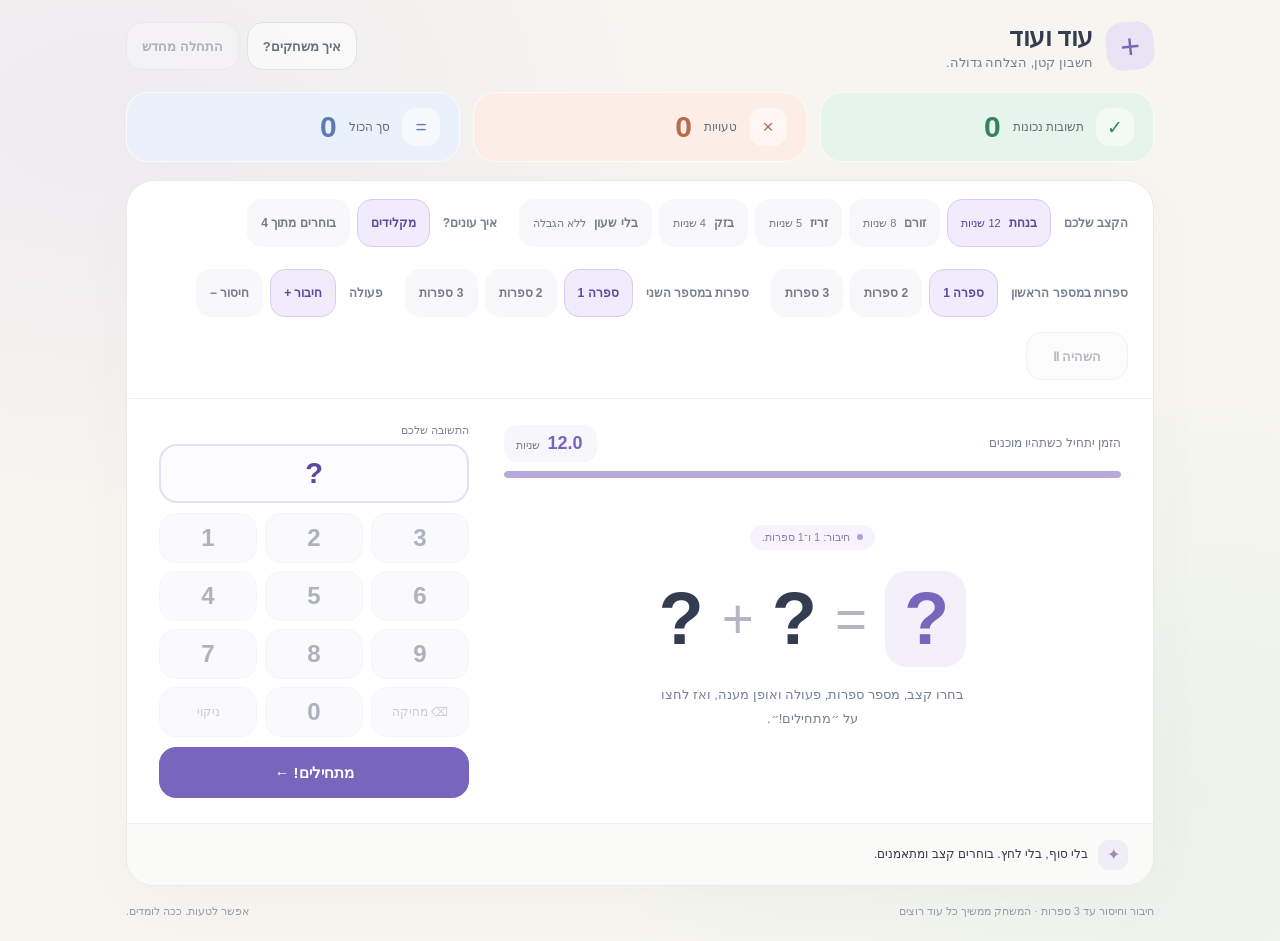
==== commit a56fc641: "Add files via upload" ====
--- a/time-race.html
+++ b/time-race.html
@@ -4,8 +4,8 @@
   <meta charset="UTF-8">
   <meta name="viewport" content="width=device-width, initial-scale=1, viewport-fit=cover">
   <meta name="theme-color" content="#f6f5f0">
-  <meta name="description" content="משחק חיבור נעים ופשוט לטאבלט. מחברים מספרים מ־0 עד 9, בוחרים זמן לתרגיל ומשתפרים בקצב שלכם.">
-  <title>עוד ועוד — משחק חיבור</title>
+  <meta name="description" content="משחק חשבון נעים ופשוט לטאבלט. בוחרים מספר ספרות, חיבור או חיסור, זמן לתרגיל ומשתפרים בקצב שלכם.">
+  <title>עוד ועוד — משחק חשבון</title>
   <style>
     :root {
       color-scheme: light;
@@ -53,7 +53,7 @@
       margin: auto;
       padding: max(22px, env(safe-area-inset-top)) max(26px, env(safe-area-inset-right)) max(20px, env(safe-area-inset-bottom)) max(26px, env(safe-area-inset-left));
     }
-    .header, .brand, .header-actions, .score, .toolbar, .difficulty-options, .mode-options,
+    .header, .brand, .header-actions, .score, .toolbar, .difficulty-options, .mode-options, .setting-options,
     .timer-heading, .feedback, .dialog-heading, .dialog-actions { display: flex; align-items: center; }
     .header { justify-content: space-between; gap: 16px; margin-bottom: 22px; }
     .brand { gap: 13px; }
@@ -84,9 +84,9 @@
     .game-card { background: #fff; border: 1px solid #ebe9e7; border-radius: var(--radius); box-shadow: 0 15px 60px #52556c08; overflow: hidden; }
     .toolbar { justify-content: space-between; gap: 15px; padding: 18px 25px; border-bottom: 1px solid #f0eef3; flex-wrap: wrap; }
     .game-settings { display: flex; gap: 22px; align-items: center; flex-wrap: wrap; }
-    .difficulty, .mode-setting { display: flex; gap: 13px; align-items: center; flex-wrap: wrap; }
+    .difficulty, .mode-setting, .number-setting, .operation-setting { display: flex; gap: 13px; align-items: center; flex-wrap: wrap; }
     .section-label { font-size: 12px; font-weight: 650; color: var(--muted); }
-    .difficulty-options, .mode-options { gap: 7px; flex-wrap: wrap; }
+    .difficulty-options, .mode-options, .setting-options { gap: 7px; flex-wrap: wrap; }
     .level {
       display: flex; align-items: center; gap: 8px; padding: 8px 13px;
       background: #f8f8fa; border: 1px solid transparent; border-radius: 15px; color: #737a89;
@@ -95,12 +95,12 @@
     .level span { font-size: 11px; white-space: nowrap; }
     .level[aria-pressed="true"] { color: var(--violet-dark); background: var(--lilac); border-color: #d9cdef; }
     .level:hover { border-color: #c6badd; }
-    .mode-button {
+    .mode-button, .setting-button {
       padding: 8px 13px; background: #f8f8fa; border: 1px solid transparent;
       border-radius: 15px; color: #737a89; font-size: 12px; font-weight: 650;
     }
-    .mode-button[aria-pressed="true"] { color: var(--violet-dark); background: var(--lilac); border-color: #d9cdef; }
-    .mode-button:hover { border-color: #c6badd; }
+    .mode-button[aria-pressed="true"], .setting-button[aria-pressed="true"] { color: var(--violet-dark); background: var(--lilac); border-color: #d9cdef; }
+    .mode-button:hover, .setting-button:hover { border-color: #c6badd; }
     #pauseButton { background: #faf9fc; padding-inline: 15px; min-width: 102px; }
     #pauseButton[aria-pressed="true"] { color: var(--violet-dark); border-color: #baa9d8; background: var(--lilac); }
     .play-area { display: grid; grid-template-columns: minmax(0, 1fr) 310px; gap: 35px; padding: 25px 32px; align-items: stretch; }
@@ -184,7 +184,7 @@
       .shell { padding: max(16px, env(safe-area-inset-top)) max(18px, env(safe-area-inset-right)) max(16px, env(safe-area-inset-bottom)) max(18px, env(safe-area-inset-left)); }
       .toolbar { padding: 14px 18px; gap: 10px; }
       .game-settings { gap: 12px; }
-      .difficulty, .mode-setting { gap: 9px; }
+      .difficulty, .mode-setting, .number-setting, .operation-setting { gap: 9px; }
       .level { padding: 7px 10px; gap: 5px; }
       .play-area { grid-template-columns: minmax(0, 1fr) 280px; gap: 23px; padding: 23px; }
       .equation { font-size: 56px; gap: 10px; }
@@ -204,11 +204,12 @@
       .score-label { font-size: 11px; }
       .toolbar { padding: 13px; align-items: stretch; }
       .game-settings { width: 100%; gap: 9px; }
-      .difficulty, .mode-setting { flex: 1 1 100%; }
+      .difficulty, .mode-setting, .number-setting, .operation-setting { flex: 1 1 100%; }
       .difficulty-options { flex: 1; display: grid; grid-template-columns: repeat(4, minmax(0, 1fr)); gap: 5px; }
-      .mode-options { flex: 1; display: grid; grid-template-columns: repeat(2, minmax(0, 1fr)); gap: 5px; }
+      .mode-options, .setting-options { flex: 1; display: grid; grid-template-columns: repeat(3, minmax(0, 1fr)); gap: 5px; }
+      .operation-setting .setting-options, .mode-options { grid-template-columns: repeat(2, minmax(0, 1fr)); }
       .level { flex-direction: column; justify-content: center; gap: 2px; padding: 7px 4px; }
-      .mode-button { padding: 8px 5px; }
+      .mode-button, .setting-button { padding: 8px 5px; }
       .level span { font-size: 10px; }
       .section-label { display: none; }
       #pauseButton { width: 100%; }
@@ -240,11 +241,11 @@
     <header class="header">
       <div class="brand">
         <span class="brand-icon" aria-hidden="true">+</span>
-        <div><h1>עוד ועוד</h1><p class="subtitle">חיבור קטן, הצלחה גדולה.</p></div>
+        <div><h1>עוד ועוד</h1><p class="subtitle">חשבון קטן, הצלחה גדולה.</p></div>
       </div>
       <nav class="header-actions" aria-label="אפשרויות המשחק">
         <button class="quiet" id="helpButton" type="button">איך משחקים?</button>
-        <button class="quiet" id="resetButton" type="button" disabled>מתחילים מחדש</button>
+        <button class="quiet" id="resetButton" type="button" disabled>התחלה מחדש</button>
       </nav>
     </header>
 
@@ -254,7 +255,7 @@
       <div class="score total"><span class="score-icon" aria-hidden="true">=</span><span class="score-label">סך הכול</span><strong class="score-value" id="totalCount">0</strong></div>
     </section>
 
-    <section class="game-card" id="gameCard" aria-label="משחק החיבור">
+    <section class="game-card" id="gameCard" aria-label="משחק חשבון">
       <div class="toolbar">
         <div class="game-settings">
           <div class="difficulty">
@@ -274,6 +275,29 @@
               <button class="mode-button" data-mode="choices" type="button" aria-pressed="false">בוחרים מתוך 4</button>
             </div>
           </div>
+          <div class="number-setting">
+            <span class="section-label" id="firstDigitsLabel">ספרות במספר הראשון</span>
+            <div class="setting-options" role="group" aria-labelledby="firstDigitsLabel">
+              <button class="setting-button" data-first-digits="1" type="button" aria-pressed="true">ספרה 1</button>
+              <button class="setting-button" data-first-digits="2" type="button" aria-pressed="false">2 ספרות</button>
+              <button class="setting-button" data-first-digits="3" type="button" aria-pressed="false">3 ספרות</button>
+            </div>
+          </div>
+          <div class="number-setting">
+            <span class="section-label" id="secondDigitsLabel">ספרות במספר השני</span>
+            <div class="setting-options" role="group" aria-labelledby="secondDigitsLabel">
+              <button class="setting-button" data-second-digits="1" type="button" aria-pressed="true">ספרה 1</button>
+              <button class="setting-button" data-second-digits="2" type="button" aria-pressed="false">2 ספרות</button>
+              <button class="setting-button" data-second-digits="3" type="button" aria-pressed="false">3 ספרות</button>
+            </div>
+          </div>
+          <div class="operation-setting">
+            <span class="section-label" id="operationLabel">פעולה</span>
+            <div class="setting-options" role="group" aria-labelledby="operationLabel">
+              <button class="setting-button" data-operation="addition" type="button" aria-pressed="true">חיבור +</button>
+              <button class="setting-button" data-operation="subtraction" type="button" aria-pressed="false">חיסור −</button>
+            </div>
+          </div>
         </div>
         <button class="quiet" id="pauseButton" type="button" aria-pressed="false" disabled>השהיה Ⅱ</button>
       </div>
@@ -285,9 +309,9 @@
             <div class="timer-track" id="timerTrack" role="progressbar" aria-label="הזמן שנותר לתרגיל" aria-valuemin="0" aria-valuemax="12" aria-valuenow="12"><div id="timerFill"></div></div>
           </div>
           <div class="question-content">
-            <span class="question-tag"><span class="tag-dot" aria-hidden="true"></span><span id="questionTag">רק חיבור. רק 0 עד 9.</span></span>
-            <div class="equation" id="equation" dir="ltr" role="math" aria-label="תרגיל החיבור יופיע עם תחילת המשחק">
-              <span id="operandA" aria-hidden="true">?</span><span class="operator" aria-hidden="true">+</span><span id="operandB" aria-hidden="true">?</span><span class="operator" aria-hidden="true">=</span><span class="unknown" aria-hidden="true">?</span>
+            <span class="question-tag"><span class="tag-dot" aria-hidden="true"></span><span id="questionTag">בחרו מספר ספרות ופעולה.</span></span>
+            <div class="equation" id="equation" dir="ltr" role="math" aria-label="תרגיל חשבון יופיע עם תחילת המשחק">
+              <span id="operandA" aria-hidden="true">?</span><span class="operator" id="operatorSymbol" aria-hidden="true">+</span><span id="operandB" aria-hidden="true">?</span><span class="operator" aria-hidden="true">=</span><span class="unknown" aria-hidden="true">?</span>
             </div>
             <p class="question-hint" id="questionHint">בחרו קצב ולחצו על ״מתחילים!״.<br>כל תרגיל הוא הזדמנות להצליח.</p>
           </div>
@@ -318,27 +342,28 @@
         <span class="feedback-copy" id="feedbackText">בלי סוף, בלי לחץ. בוחרים קצב ומתאמנים.</span>
       </div>
     </section>
-    <footer class="footer"><span>חיבור של מספרים מ־0 עד 9 · המשחק ממשיך כל עוד רוצים</span><span>אפשר לטעות. ככה לומדים.</span></footer>
+    <footer class="footer"><span>חיבור וחיסור עד 3 ספרות · המשחק ממשיך כל עוד רוצים</span><span>אפשר לטעות. ככה לומדים.</span></footer>
     <p class="sr-only" id="announcement" aria-live="polite" aria-atomic="true"></p>
   </main>
 
   <dialog id="helpDialog" aria-labelledby="helpTitle">
-    <div class="dialog-heading"><h2 id="helpTitle">נעים להכיר, חיבור.</h2><button class="quiet close" type="button" data-close="help" aria-label="סגירת ההוראות">×</button></div>
-    <p>משחק קטן לתרגול חיבור. בכל תרגיל מופיעים <strong>שני מספרים בין 0 ל־9</strong>. התשובה יכולה להיות בין 0 ל־18.</p>
+    <div class="dialog-heading"><h2 id="helpTitle">נעים להכיר, חשבון.</h2><button class="quiet close" type="button" data-close="help" aria-label="סגירת ההוראות">×</button></div>
+    <p>משחק קטן לתרגול חיבור וחיסור. אפשר לבחור <strong>1, 2 או 3 ספרות</strong> בנפרד לכל אחד משני המספרים.</p>
     <ol>
       <li>בחרו זמן לכל תרגיל: <strong>12, 8, 5 או 4 שניות</strong>, או בטלו לגמרי את הגבלת הזמן.</li>
       <li>בחרו אם להקליד את התשובה או לבחור אותה מתוך <strong>4 תשובות שונות</strong>.</li>
+      <li>בחרו את מספר הספרות בכל מספר ואם לתרגל <strong>חיבור או חיסור</strong>. בחיסור המספר הראשון תמיד יהיה גדול מהמספר השני או שווה לו, כך שהתוצאה לא תהיה שלילית.</li>
       <li>במצב הקלדה, הקישו על הספרות ואז על <strong>בדיקת התשובה</strong>. במצב בחירה, פשוט הקישו על התשובה הנכונה.</li>
-      <li>תשובה נכונה מוסיפה להצלחות. תשובה שגויה או תום הזמן מוסיפים לטעות אחת בלבד.</li>
+      <li>תשובה נכונה מוסיפה להצלחות. במצב עם שעון, תשובה שגויה או תום הזמן מוסיפים לטעות אחת בלבד. ללא הגבלת זמן ממשיכים לנסות את אותו התרגיל עד שעונים נכון.</li>
       <li>אחרי משוב קצר מופיע תרגיל חדש, ללא הגבלת סבבים. סך הכול הוא מספר התרגילים שכבר הסתיימו.</li>
     </ol>
-    <p>שינוי הקצב או אופן המענה בזמן המשחק חל מהתרגיל הבא ואינו מאפס את התוצאות. כפתור ההשהיה, פתיחת חלון עזרה ומעבר ללשונית אחרת עוצרים את השעון.</p>
+    <p>שינוי הקצב, אופן המענה, מספר הספרות או הפעולה בזמן המשחק חל מהתרגיל הבא ואינו מאפס את התוצאות. כפתור ההשהיה, פתיחת חלון עזרה ומעבר ללשונית אחרת עוצרים את השעון.</p>
     <p>אין צורך במקלדת. במצב הקלדה אפשר גם להקליד ספרות ולאשר במקש האישור.</p>
     <button class="primary" style="width:100%" type="button" data-close="help">הבנתי, ממשיכים</button>
   </dialog>
   <dialog id="resetDialog" aria-labelledby="resetTitle">
-    <div class="dialog-heading"><h2 id="resetTitle">מתחילים דף חדש?</h2></div>
-    <p>התוצאות והתרגיל הנוכחי יתאפסו. הקצב ואופן המענה שבחרתם יישמרו. המשחק מושהה עד שתחליטו.</p>
+    <div class="dialog-heading"><h2 id="resetTitle">להתחיל משחק חדש?</h2></div>
+    <p>התוצאות והתרגיל הנוכחי יתאפסו, ומשחק חדש יתחיל מיד עם הקצב, מספר הספרות, הפעולה ואופן המענה שבחרתם.</p>
     <div class="dialog-actions"><button class="quiet" type="button" data-close="reset" autofocus>חוזרים למשחק</button><button class="primary" id="confirmReset" type="button">כן, מתחילים מחדש</button></div>
   </dialog>
   <noscript><p style="padding:24px;text-align:center">כדי לשחק, יש לאפשר הרצת סקריפטים בדפדפן.</p></noscript>
@@ -350,18 +375,34 @@
     const FEEDBACK_MS = 1400;
     const $ = id => document.getElementById(id);
 
-    class AdditionMath {
+    class ArithmeticMath {
       constructor(random = Math.random) { this.random = random; }
-      next() {
-        const a = Math.floor(this.random() * 10);
-        const b = Math.floor(this.random() * 10);
-        return Object.freeze({ a, b, answer: a + b });
+      range(digits) {
+        return digits === 1 ? [0, 9] : [10 ** (digits - 1), 10 ** digits - 1];
+      }
+      integer(min, max) {
+        return min + Math.floor(this.random() * (max - min + 1));
+      }
+      next(firstDigits, secondDigits, operation) {
+        const [minA, maxA] = this.range(firstDigits);
+        const [minB, maxB] = this.range(secondDigits);
+        if (operation === "subtraction") {
+          if (maxA < minB) throw new RangeError("בחיסור למספר הראשון חייבות להיות לפחות כמספר הספרות של המספר השני.");
+          const b = this.integer(minB, Math.min(maxB, maxA));
+          const a = this.integer(Math.max(minA, b), maxA);
+          return Object.freeze({ a, b, operation, answer: a - b });
+        }
+        const a = this.integer(minA, maxA);
+        const b = this.integer(minB, maxB);
+        return Object.freeze({ a, b, operation, answer: a + b });
       }
       choices(problem) {
-        const alternatives = Array.from({ length: 19 }, (_, value) => value)
-          .filter(value => value !== problem.answer);
-        this.shuffle(alternatives);
-        return Object.freeze(this.shuffle([problem.answer, ...alternatives.slice(0, 3)]));
+        const values = new Set([problem.answer]);
+        for (let offset = 1; values.size < 4; offset++) {
+          values.add(problem.answer + offset);
+          if (problem.answer >= offset) values.add(problem.answer - offset);
+        }
+        return Object.freeze(this.shuffle([...values].slice(0, 4)));
       }
       shuffle(values) {
         for (let index = values.length - 1; index > 0; index--) {
@@ -371,15 +412,18 @@
         return values;
       }
       isCorrect(problem, text) {
-        return /^\d{1,2}$/.test(text) && Number(text) === problem.answer;
-      }
-    }
-
-    class AdditionGame {
+        return /^\d+$/.test(text) && Number(text) === problem.answer;
+      }
+    }
+
+    class ArithmeticGame {
       constructor() {
-        this.math = new AdditionMath();
+        this.math = new ArithmeticMath();
         this.selectedSeconds = 12;
         this.selectedMode = "typing";
+        this.selectedFirstDigits = 1;
+        this.selectedSecondDigits = 1;
+        this.selectedOperation = "addition";
         this.pauseReasons = new Set();
         this.lastTick = performance.now();
         this.bindEvents();
@@ -396,6 +440,9 @@
         this.correct = 0; this.wrong = 0;
         this.problem = null;
         this.currentMode = this.selectedMode;
+        this.currentFirstDigits = this.selectedFirstDigits;
+        this.currentSecondDigits = this.selectedSecondDigits;
+        this.currentOperation = this.selectedOperation;
         this.answerChoices = [];
         this.currentSeconds = this.selectedSeconds;
         this.remainingMs = this.currentSeconds === null ? 0 : this.currentSeconds * 1000;
@@ -406,7 +453,8 @@
         this.lastTick = performance.now();
         $("answer").value = "";
         $("operandA").textContent = "?"; $("operandB").textContent = "?";
-        $("equation").setAttribute("aria-label", "תרגיל החיבור יופיע עם תחילת המשחק");
+        $("operatorSymbol").textContent = this.operationSymbol(this.currentOperation);
+        $("equation").setAttribute("aria-label", "תרגיל חשבון יופיע עם תחילת המשחק");
         $("announcement").textContent = "";
         this.setFeedback("בלי סוף, בלי לחץ. בוחרים קצב ומתאמנים.");
         this.render();
@@ -418,6 +466,15 @@
         $("unlimitedButton").addEventListener("click", () => this.changeLevel(null));
         document.querySelectorAll("[data-mode]").forEach(button => {
           button.addEventListener("click", () => this.changeMode(button.dataset.mode));
+        });
+        document.querySelectorAll("[data-first-digits]").forEach(button => {
+          button.addEventListener("click", () => this.changeDigits("first", Number(button.dataset.firstDigits)));
+        });
+        document.querySelectorAll("[data-second-digits]").forEach(button => {
+          button.addEventListener("click", () => this.changeDigits("second", Number(button.dataset.secondDigits)));
+        });
+        document.querySelectorAll("[data-operation]").forEach(button => {
+          button.addEventListener("click", () => this.changeOperation(button.dataset.operation));
         });
         document.querySelectorAll("[data-key]").forEach(button => {
           button.addEventListener("click", () => this.editAnswer(button.dataset.key));
@@ -446,8 +503,12 @@
             event.preventDefault(); this.closeDialog(name);
           });
         }
-        $("confirmReset").addEventListener("click", () => this.reset());
+        $("confirmReset").addEventListener("click", () => this.restart());
         document.addEventListener("visibilitychange", () => this.setPause("hidden", document.hidden));
+      }
+      restart() {
+        this.reset();
+        this.nextQuestion();
       }
       start() {
         this.sync();
@@ -455,7 +516,10 @@
         this.nextQuestion();
       }
       nextQuestion() {
-        this.problem = this.math.next();
+        this.currentFirstDigits = this.selectedFirstDigits;
+        this.currentSecondDigits = this.selectedSecondDigits;
+        this.currentOperation = this.selectedOperation;
+        this.problem = this.math.next(this.currentFirstDigits, this.currentSecondDigits, this.currentOperation);
         this.phase = "question";
         this.currentMode = this.selectedMode;
         this.answerChoices = this.currentMode === "choices" ? this.math.choices(this.problem) : [];
@@ -467,8 +531,11 @@
         $("answer").removeAttribute("aria-invalid");
         $("operandA").textContent = this.problem.a;
         $("operandB").textContent = this.problem.b;
-        $("equation").setAttribute("aria-label", `כמה הם ${this.problem.a} ועוד ${this.problem.b}?`);
-        $("announcement").textContent = `תרגיל ${this.total + 1}: ${this.problem.a} ועוד ${this.problem.b}.${this.currentSeconds === null ? " אין הגבלת זמן." : ` לרשותכם ${this.currentSeconds} שניות.`}`;
+        $("operatorSymbol").textContent = this.operationSymbol(this.currentOperation);
+        $("answer").maxLength = this.answerDigits();
+        const operationWord = this.currentOperation === "addition" ? "ועוד" : "פחות";
+        $("equation").setAttribute("aria-label", `כמה הם ${this.problem.a} ${operationWord} ${this.problem.b}?`);
+        $("announcement").textContent = `תרגיל ${this.total + 1}: ${this.problem.a} ${operationWord} ${this.problem.b}.${this.currentSeconds === null ? " אין הגבלת זמן." : ` לרשותכם ${this.currentSeconds} שניות.`}`;
         this.setFeedback(this.currentMode === "choices"
           ? this.currentSeconds === null ? "אחת מארבע התשובות נכונה. בחרו בה כשתהיו מוכנים!" : "אחת מארבע התשובות נכונה. בחרו בה לפני שהזמן נגמר!"
           : "הקישו על הספרות ואז על בדיקת התשובה. אתם יכולים!");
@@ -515,6 +582,48 @@
         this.selectedMode = mode;
         if (this.phase === "ready") this.currentMode = mode;
         this.render();
+      }
+      changeDigits(operand, digits) {
+        if (!["first", "second"].includes(operand) || ![1, 2, 3].includes(digits)) throw new RangeError("מספר ספרות לא מוכר.");
+        this.sync();
+        if (operand === "first") {
+          this.selectedFirstDigits = digits;
+          if (this.selectedOperation === "subtraction" && this.selectedSecondDigits > digits) this.selectedSecondDigits = digits;
+        } else {
+          this.selectedSecondDigits = digits;
+          if (this.selectedOperation === "subtraction" && this.selectedFirstDigits < digits) this.selectedFirstDigits = digits;
+        }
+        if (this.phase === "ready") {
+          this.currentFirstDigits = this.selectedFirstDigits;
+          this.currentSecondDigits = this.selectedSecondDigits;
+        }
+        this.render();
+      }
+      changeOperation(operation) {
+        if (!["addition", "subtraction"].includes(operation)) throw new RangeError("פעולה לא מוכרת.");
+        this.sync();
+        this.selectedOperation = operation;
+        if (operation === "subtraction" && this.selectedFirstDigits < this.selectedSecondDigits) {
+          this.selectedFirstDigits = this.selectedSecondDigits;
+        }
+        if (this.phase === "ready") {
+          this.currentOperation = operation;
+          this.currentFirstDigits = this.selectedFirstDigits;
+          $("operatorSymbol").textContent = this.operationSymbol(operation);
+        }
+        this.render();
+      }
+      operationSymbol(operation) {
+        return operation === "addition" ? "+" : "−";
+      }
+      answerDigits(useSelected = false) {
+        const firstDigits = useSelected ? this.selectedFirstDigits : this.currentFirstDigits;
+        const secondDigits = useSelected ? this.selectedSecondDigits : this.currentSecondDigits;
+        const operation = useSelected ? this.selectedOperation : this.currentOperation;
+        const maximum = operation === "addition"
+          ? (10 ** firstDigits - 1) + (10 ** secondDigits - 1)
+          : 10 ** firstDigits - 1;
+        return String(maximum).length;
       }
       setPause(reason, paused) {
         this.sync();
@@ -545,8 +654,8 @@
           value = value.slice(0, from) + value.slice(end); cursor = from;
         } else if (/^\d$/.test(key)) {
           value = value.slice(0, start) + key + value.slice(end);
-          if (value.length > 2) {
-            this.setFeedback("לתשובה מספיקות שתי ספרות. אפשר למחוק או לנקות ולנסות שוב.");
+          if (value.length > this.answerDigits()) {
+            this.setFeedback(`לתשובה מספיקות ${this.answerDigits()} ספרות. אפשר למחוק או לנקות ולנסות שוב.`);
             return;
           }
           cursor = start + 1;
@@ -561,7 +670,7 @@
         this.sync();
         if (!this.active || this.currentMode !== "typing") return;
         const input = $("answer");
-        if (!/^\d{1,2}$/.test(input.value)) {
+        if (!new RegExp(`^\\d{1,${this.answerDigits()}}$`).test(input.value)) {
           input.setAttribute("aria-invalid", "true");
           this.setFeedback("קודם מזינים תשובה בעזרת הספרות, ואז בודקים.");
           input.focus({ preventScroll: true });
@@ -589,6 +698,17 @@
       }
       resolve(correct, reason) {
         if (this.phase !== "question") return;
+        if (!correct && this.currentSeconds === null) {
+          if (this.currentMode === "typing") {
+            $("answer").value = "";
+            $("answer").setAttribute("aria-invalid", "true");
+            $("answer").focus({ preventScroll: true });
+          }
+          this.setFeedback("לא הפעם. נסו שוב עד שתמצאו את התשובה הנכונה.", "miss");
+          $("announcement").textContent = "התשובה אינה נכונה. נסו שוב באותו התרגיל.";
+          this.render();
+          return;
+        }
         if (correct) this.correct++; else this.wrong++;
         this.phase = "feedback";
         this.feedbackRemainingMs = FEEDBACK_MS;
@@ -642,6 +762,16 @@
         document.querySelectorAll("[data-mode]").forEach(button => {
           button.setAttribute("aria-pressed", String(button.dataset.mode === this.selectedMode));
         });
+        document.querySelectorAll("[data-first-digits]").forEach(button => {
+          button.setAttribute("aria-pressed", String(Number(button.dataset.firstDigits) === this.selectedFirstDigits));
+        });
+        document.querySelectorAll("[data-second-digits]").forEach(button => {
+          button.setAttribute("aria-pressed", String(Number(button.dataset.secondDigits) === this.selectedSecondDigits));
+        });
+        document.querySelectorAll("[data-operation]").forEach(button => {
+          button.setAttribute("aria-pressed", String(button.dataset.operation === this.selectedOperation));
+        });
+        $("answer").maxLength = this.phase === "ready" ? this.answerDigits(true) : this.answerDigits();
         const shownMode = this.phase === "ready" ? this.selectedMode : this.currentMode;
         $("typingAnswer").hidden = shownMode !== "typing";
         $("choiceAnswer").hidden = shownMode !== "choices" || this.phase === "ready";
@@ -658,17 +788,22 @@
           : this.paused ? "השעון עצור"
           : this.phase === "feedback" ? "רגע קטן לפני שממשיכים"
           : this.currentSeconds === null ? "מתקדמים בקצב שלכם" : `${this.currentSeconds} שניות לכל תרגיל`;
-        $("questionTag").textContent = this.phase === "ready" ? "רק חיבור. רק 0 עד 9." : this.paused ? "אפשר לנשום. אנחנו מחכים." : `תרגיל ${this.phase === "feedback" ? this.total : this.total + 1}`;
-        $("questionHint").textContent = this.phase === "ready" ? "בחרו קצב ואופן מענה, ואז לחצו על ״מתחילים!״." : this.paused ? "ממשיכים בדיוק מאותה נקודה כשחוזרים למשחק." : this.phase === "feedback" ? `התשובה היא ${this.result.answer}. התרגיל הבא כבר בדרך.` : shownMode === "choices" ? "מה הסכום? בחרו תשובה אחת מתוך ארבע." : this.currentSeconds === null ? "מה הסכום? הזינו תשובה ובדקו כשתהיו מוכנים." : "מה הסכום? הזינו תשובה ובדקו לפני שהזמן נגמר.";
+        const readyOperation = this.selectedOperation === "addition" ? "חיבור" : "חיסור";
+        const questionName = this.currentOperation === "addition" ? "הסכום" : "ההפרש";
+        $("questionTag").textContent = this.phase === "ready" ? `${readyOperation}: ${this.selectedFirstDigits} ו־${this.selectedSecondDigits} ספרות.` : this.paused ? "אפשר לנשום. אנחנו מחכים." : `תרגיל ${this.phase === "feedback" ? this.total : this.total + 1}`;
+        $("questionHint").textContent = this.phase === "ready" ? "בחרו קצב, מספר ספרות, פעולה ואופן מענה, ואז לחצו על ״מתחילים!״." : this.paused ? "ממשיכים בדיוק מאותה נקודה כשחוזרים למשחק." : this.phase === "feedback" ? `התשובה היא ${this.result.answer}. התרגיל הבא כבר בדרך.` : shownMode === "choices" ? `מה ${questionName}? בחרו תשובה אחת מתוך ארבע.` : this.currentSeconds === null ? `מה ${questionName}? הזינו תשובה ובדקו כשתהיו מוכנים.` : `מה ${questionName}? הזינו תשובה ובדקו לפני שהזמן נגמר.`;
         const pending = [];
         if (this.phase !== "ready" && this.selectedSeconds !== this.currentSeconds) pending.push(this.selectedSeconds === null ? "ללא הגבלת זמן" : `${this.selectedSeconds} שניות`);
         if (this.phase !== "ready" && this.selectedMode !== this.currentMode) pending.push(this.selectedMode === "choices" ? "בחירה מתוך 4" : "הקלדת תשובה");
+        if (this.phase !== "ready" && this.selectedFirstDigits !== this.currentFirstDigits) pending.push(`${this.selectedFirstDigits} ספרות במספר הראשון`);
+        if (this.phase !== "ready" && this.selectedSecondDigits !== this.currentSecondDigits) pending.push(`${this.selectedSecondDigits} ספרות במספר השני`);
+        if (this.phase !== "ready" && this.selectedOperation !== this.currentOperation) pending.push(this.selectedOperation === "addition" ? "חיבור" : "חיסור");
         $("pendingLevel").textContent = pending.length ? `מהתרגיל הבא: ${pending.join(" · ")}. התוצאות נשמרות.` : "";
         this.renderClock();
       }
     }
 
-    const game = new AdditionGame();
+    const game = new ArithmeticGame();
   </script>
 </body>
 </html>
